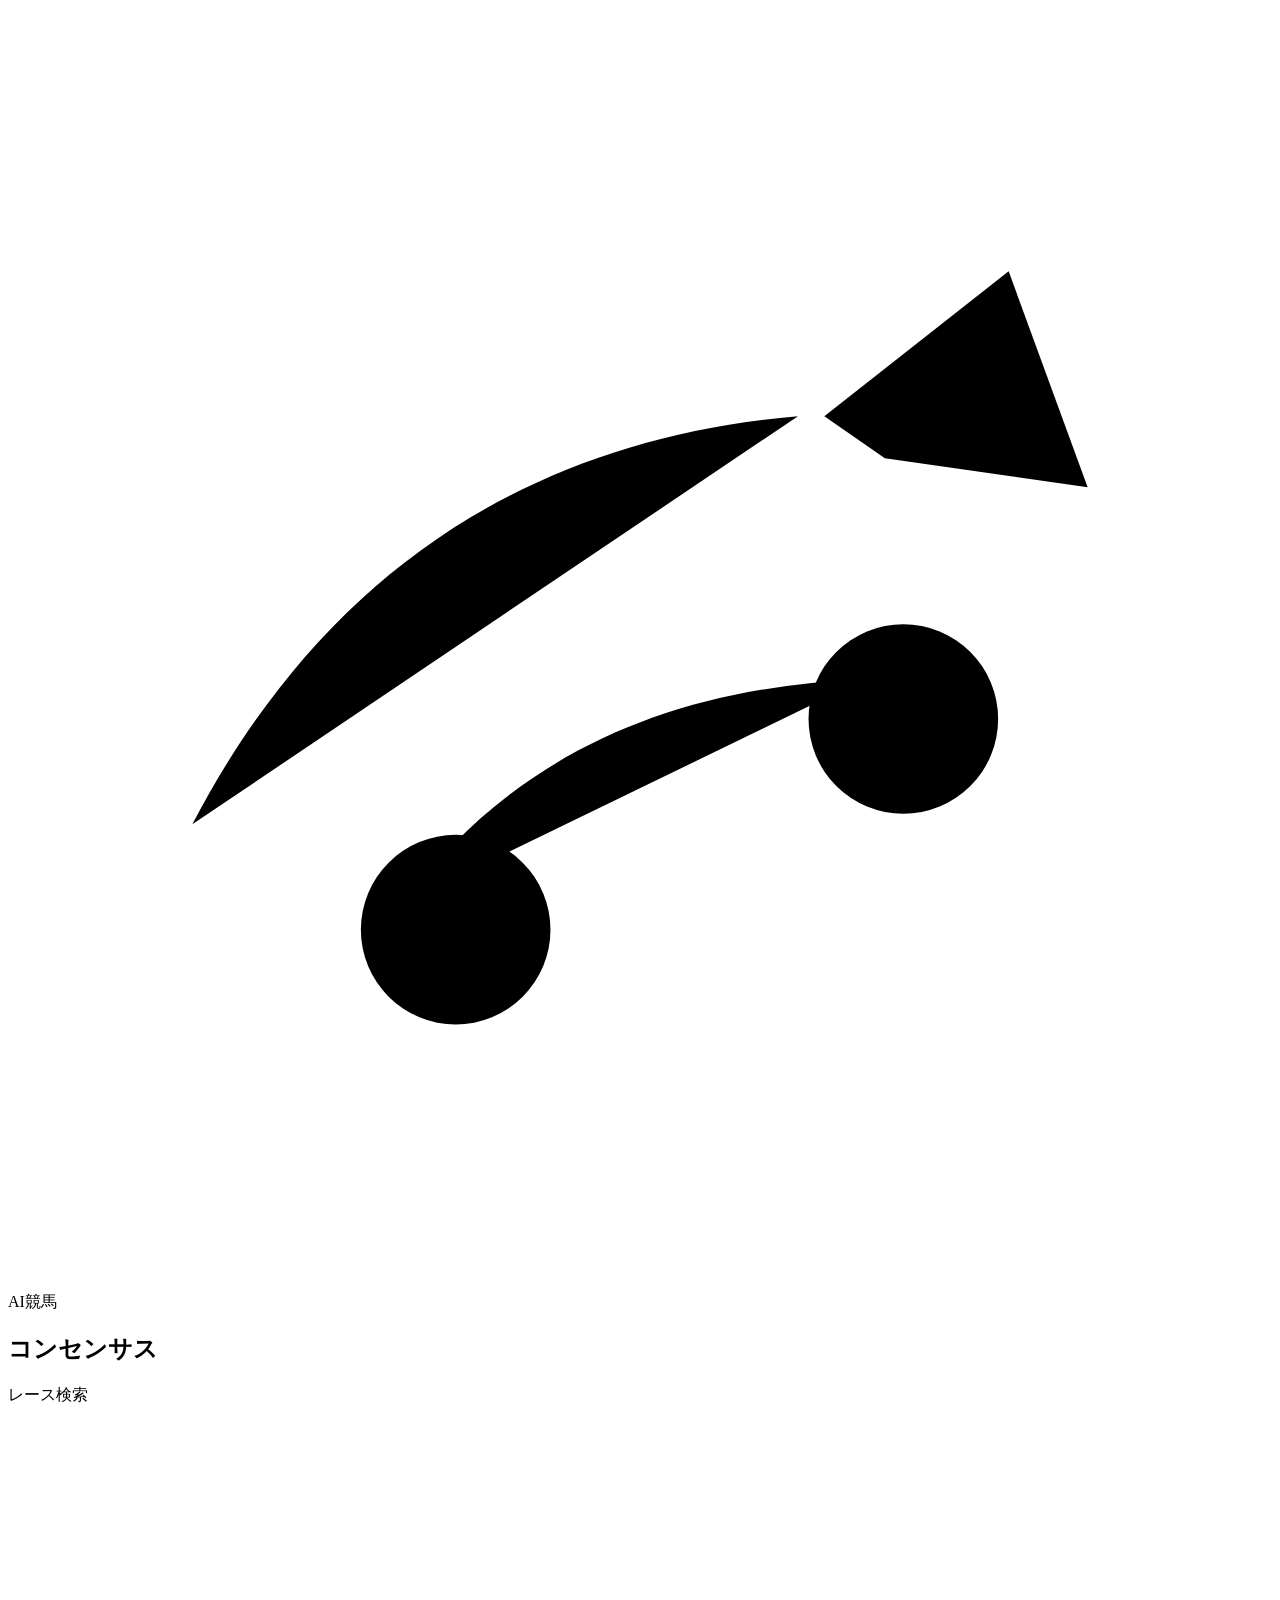
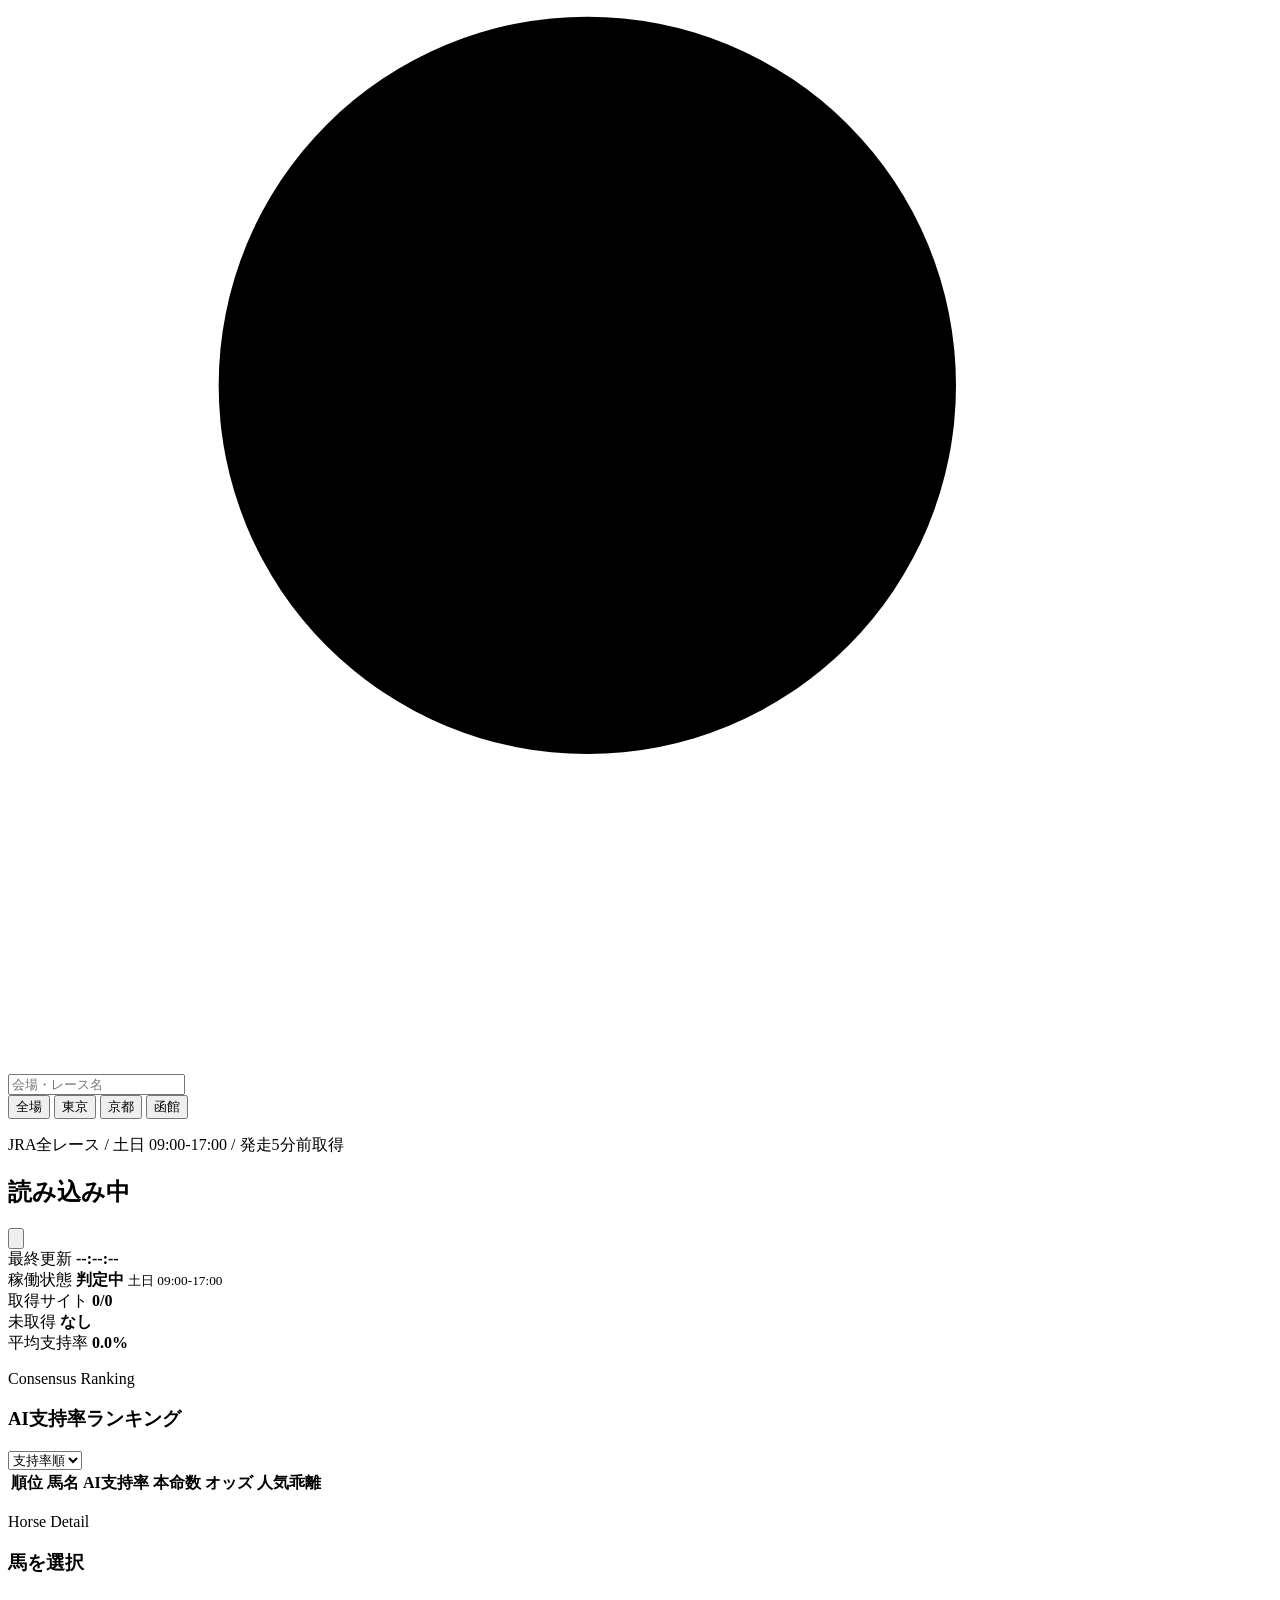
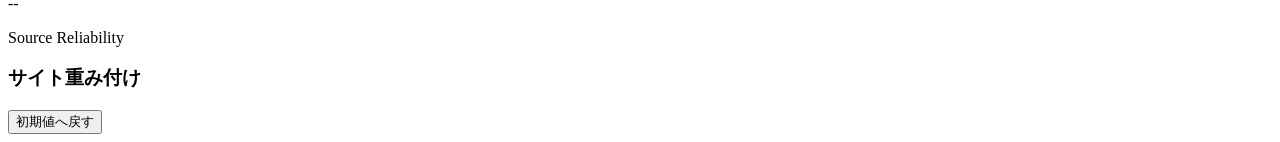
==== index.html @ 55c5dcaf "Create index.html" ====
<!doctype html>
<html lang="ja">
  <head>
    <meta charset="utf-8" />
    <meta name="viewport" content="width=device-width, initial-scale=1" />
    <title>AI競馬コンセンサス</title>
    <link rel="stylesheet" href="./styles.css" />
  </head>
  <body>
    <div class="app-shell">
      <aside class="sidebar" aria-label="レース一覧">
        <div class="brand">
          <div class="brand-mark" aria-hidden="true">
            <svg viewBox="0 0 48 48" role="img">
              <path d="M7 31c4.9-9.4 12.6-14.6 23-15.5" />
              <path d="M15 34c4-5.4 9.8-8.2 17.5-8.5" />
              <path d="M31 15.5l7-5.5 3 8.2-7.7-1.1z" />
              <circle cx="17" cy="35" r="3.6" />
              <circle cx="34" cy="27" r="3.6" />
            </svg>
          </div>
          <div>
            <p>AI競馬</p>
            <h1>コンセンサス</h1>
          </div>
        </div>

        <div class="field">
          <label for="raceSearch">レース検索</label>
          <div class="input-wrap">
            <svg aria-hidden="true" viewBox="0 0 24 24">
              <path d="m21 21-4.35-4.35" />
              <circle cx="11" cy="11" r="7" />
            </svg>
            <input id="raceSearch" type="search" placeholder="会場・レース名" />
          </div>
        </div>

        <div class="venue-tabs" role="tablist" aria-label="会場フィルター">
          <button class="active" data-venue="all" type="button">全場</button>
          <button data-venue="tokyo" type="button">東京</button>
          <button data-venue="kyoto" type="button">京都</button>
          <button data-venue="hakodate" type="button">函館</button>
        </div>

        <div id="raceList" class="race-list"></div>
      </aside>

      <main class="workspace">
        <header class="topbar">
          <div>
            <p class="eyebrow">JRA全レース / 土日 09:00-17:00 / 発走5分前取得</p>
            <h2 id="raceTitle">読み込み中</h2>
          </div>
          <div class="topbar-actions">
            <button id="refreshButton" class="icon-button" type="button" aria-label="取得を更新">
              <svg aria-hidden="true" viewBox="0 0 24 24">
                <path d="M21 12a9 9 0 0 1-15.1 6.62" />
                <path d="M3 12A9 9 0 0 1 18.1 5.38" />
                <path d="M18 2v4h-4" />
                <path d="M6 22v-4h4" />
              </svg>
            </button>
          </div>
        </header>

        <section class="status-grid" aria-label="取得状況">
          <div class="metric">
            <span>最終更新</span>
            <strong id="updatedAt">--:--:--</strong>
          </div>
          <div class="metric">
            <span>稼働状態</span>
            <strong id="operationStatus">判定中</strong>
            <small id="operationWindow">土日 09:00-17:00</small>
          </div>
          <div class="metric">
            <span>取得サイト</span>
            <strong id="siteCount">0/0</strong>
          </div>
          <div class="metric">
            <span>未取得</span>
            <strong id="missingSites">なし</strong>
          </div>
          <div class="metric">
            <span>平均支持率</span>
            <strong id="averageSupport">0.0%</strong>
          </div>
        </section>

        <section class="content-grid">
          <div class="ranking-panel">
            <div class="panel-heading">
              <div>
                <p class="eyebrow">Consensus Ranking</p>
                <h3>AI支持率ランキング</h3>
              </div>
              <select id="sortSelect" aria-label="並び替え">
                <option value="support">支持率順</option>
                <option value="odds">オッズ順</option>
                <option value="gap">乖離順</option>
              </select>
            </div>
            <div class="table-wrap">
              <table>
                <thead>
                  <tr>
                    <th>順位</th>
                    <th>馬名</th>
                    <th>AI支持率</th>
                    <th>本命数</th>
                    <th>オッズ</th>
                    <th>人気乖離</th>
                  </tr>
                </thead>
                <tbody id="rankingRows"></tbody>
              </table>
            </div>
          </div>

          <aside class="detail-panel" aria-label="馬詳細">
            <div class="panel-heading">
              <div>
                <p class="eyebrow">Horse Detail</p>
                <h3 id="horseName">馬を選択</h3>
              </div>
              <span id="horseNumber" class="number-badge">--</span>
            </div>
            <div id="horseSummary" class="horse-summary"></div>
            <div class="site-votes" id="siteVotes"></div>
          </aside>
        </section>

        <section class="weights-panel">
          <div class="panel-heading">
            <div>
              <p class="eyebrow">Source Reliability</p>
              <h3>サイト重み付け</h3>
            </div>
            <button id="resetWeights" class="text-button" type="button">初期値へ戻す</button>
          </div>
          <div id="weightControls" class="weight-grid"></div>
        </section>
      </main>
    </div>

    <script src="./app.js"></script>
  </body>
</html>
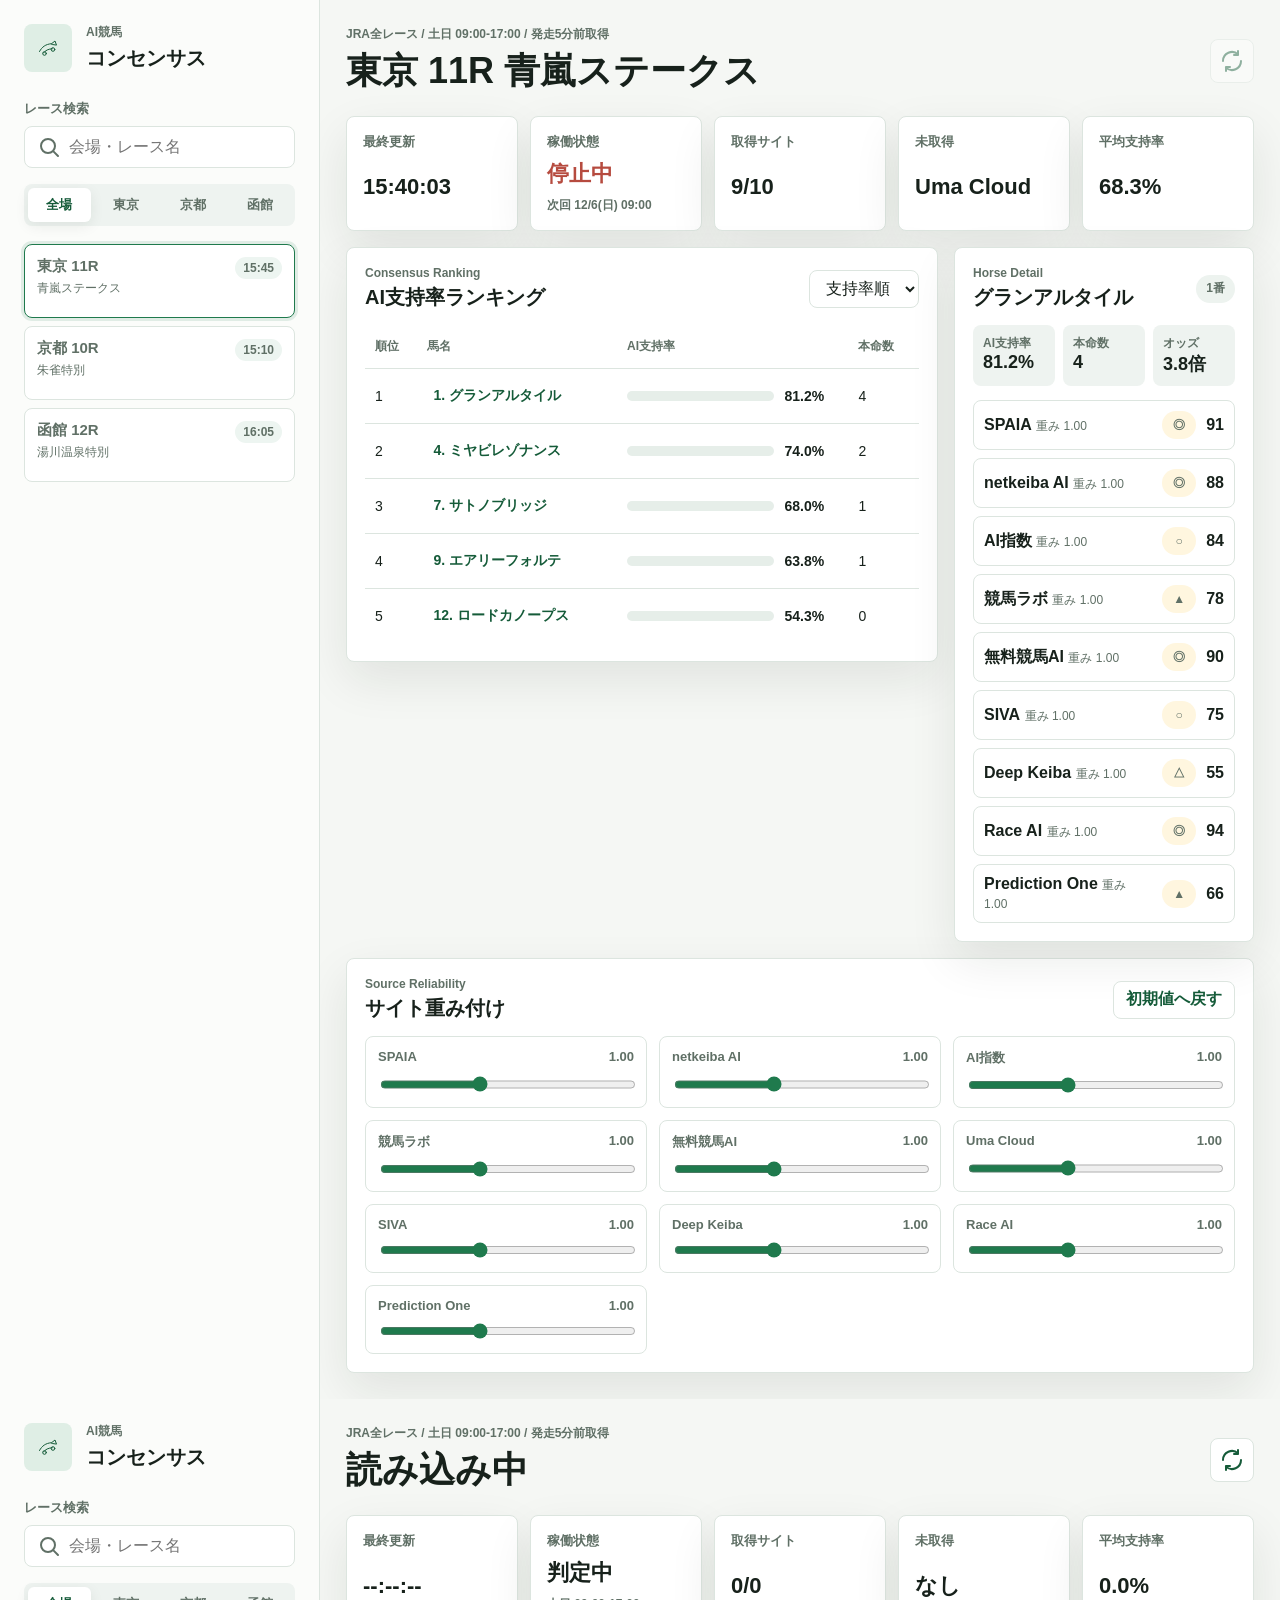
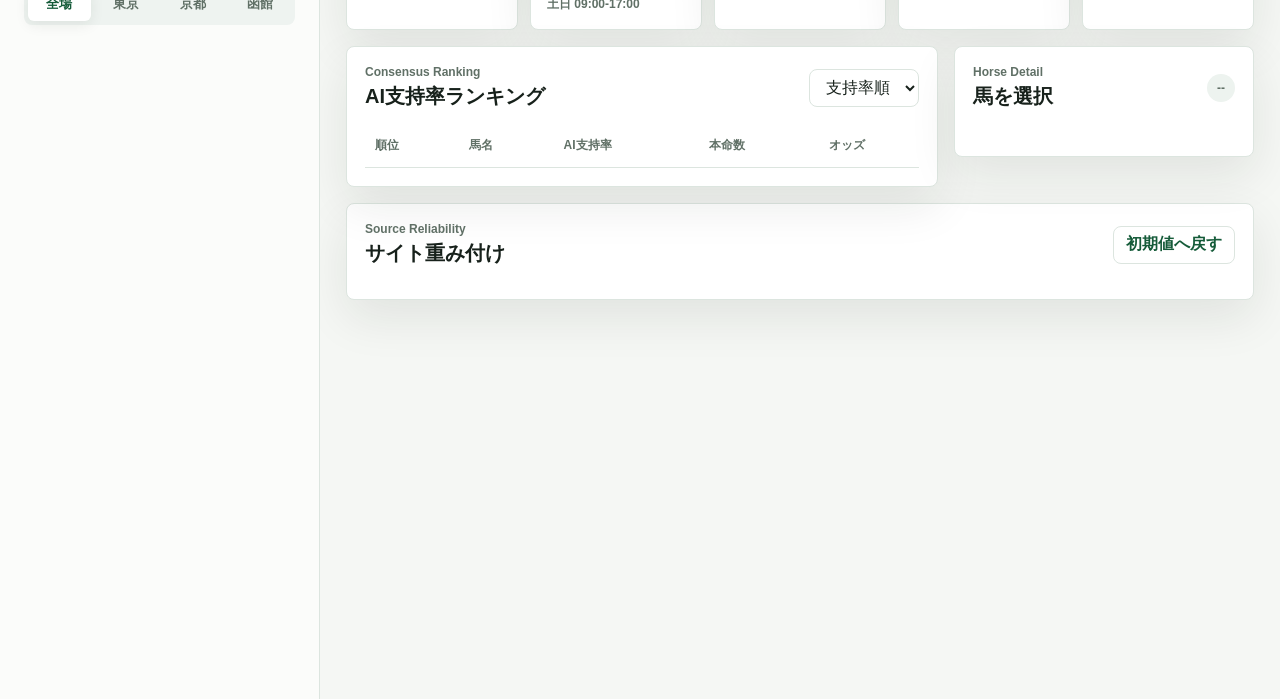
==== commit 1d11b710: "Bust mobile CSS cache" ====
--- a/index.html
+++ b/index.html
@@ -1,3 +1,152 @@
+<!doctype html>
+<html lang="ja">
+  <head>
+    <meta charset="utf-8" />
+    <meta name="viewport" content="width=device-width, initial-scale=1" />
+    <title>AI競馬コンセンサス</title>
+    <link rel="stylesheet" href="./styles.css?v=mobile-ranking-1" />
+  </head>
+  <body>
+    <div class="app-shell">
+      <aside class="sidebar" aria-label="レース一覧">
+        <div class="brand">
+          <div class="brand-mark" aria-hidden="true">
+            <svg viewBox="0 0 48 48" role="img">
+              <path d="M7 31c4.9-9.4 12.6-14.6 23-15.5" />
+              <path d="M15 34c4-5.4 9.8-8.2 17.5-8.5" />
+              <path d="M31 15.5l7-5.5 3 8.2-7.7-1.1z" />
+              <circle cx="17" cy="35" r="3.6" />
+              <circle cx="34" cy="27" r="3.6" />
+            </svg>
+          </div>
+          <div>
+            <p>AI競馬</p>
+            <h1>コンセンサス</h1>
+          </div>
+        </div>
+
+        <div class="field">
+          <label for="raceSearch">レース検索</label>
+          <div class="input-wrap">
+            <svg aria-hidden="true" viewBox="0 0 24 24">
+              <path d="m21 21-4.35-4.35" />
+              <circle cx="11" cy="11" r="7" />
+            </svg>
+            <input id="raceSearch" type="search" placeholder="会場・レース名" />
+          </div>
+        </div>
+
+        <div class="venue-tabs" role="tablist" aria-label="会場フィルター">
+          <button class="active" data-venue="all" type="button">全場</button>
+          <button data-venue="tokyo" type="button">東京</button>
+          <button data-venue="kyoto" type="button">京都</button>
+          <button data-venue="hakodate" type="button">函館</button>
+        </div>
+
+        <div id="raceList" class="race-list"></div>
+      </aside>
+
+      <main class="workspace">
+        <header class="topbar">
+          <div>
+            <p class="eyebrow">JRA全レース / 土日 09:00-17:00 / 発走5分前取得</p>
+            <h2 id="raceTitle">読み込み中</h2>
+          </div>
+          <div class="topbar-actions">
+            <button id="refreshButton" class="icon-button" type="button" aria-label="取得を更新">
+              <svg aria-hidden="true" viewBox="0 0 24 24">
+                <path d="M21 12a9 9 0 0 1-15.1 6.62" />
+                <path d="M3 12A9 9 0 0 1 18.1 5.38" />
+                <path d="M18 2v4h-4" />
+                <path d="M6 22v-4h4" />
+              </svg>
+            </button>
+          </div>
+        </header>
+
+        <section class="status-grid" aria-label="取得状況">
+          <div class="metric">
+            <span>最終更新</span>
+            <strong id="updatedAt">--:--:--</strong>
+          </div>
+          <div class="metric">
+            <span>稼働状態</span>
+            <strong id="operationStatus">判定中</strong>
+            <small id="operationWindow">土日 09:00-17:00</small>
+          </div>
+          <div class="metric">
+            <span>取得サイト</span>
+            <strong id="siteCount">0/0</strong>
+          </div>
+          <div class="metric">
+            <span>未取得</span>
+            <strong id="missingSites">なし</strong>
+          </div>
+          <div class="metric">
+            <span>平均支持率</span>
+            <strong id="averageSupport">0.0%</strong>
+          </div>
+        </section>
+
+        <section class="content-grid">
+          <div class="ranking-panel">
+            <div class="panel-heading">
+              <div>
+                <p class="eyebrow">Consensus Ranking</p>
+                <h3>AI支持率ランキング</h3>
+              </div>
+              <select id="sortSelect" aria-label="並び替え">
+                <option value="support">支持率順</option>
+                <option value="odds">オッズ順</option>
+                <option value="gap">乖離順</option>
+              </select>
+            </div>
+            <div class="table-wrap">
+              <table>
+                <thead>
+                  <tr>
+                    <th>順位</th>
+                    <th>馬名</th>
+                    <th>AI支持率</th>
+                    <th>本命数</th>
+                    <th>オッズ</th>
+                    <th>人気乖離</th>
+                  </tr>
+                </thead>
+                <tbody id="rankingRows"></tbody>
+              </table>
+            </div>
+          </div>
+
+          <aside class="detail-panel" aria-label="馬詳細">
+            <div class="panel-heading">
+              <div>
+                <p class="eyebrow">Horse Detail</p>
+                <h3 id="horseName">馬を選択</h3>
+              </div>
+              <span id="horseNumber" class="number-badge">--</span>
+            </div>
+            <div id="horseSummary" class="horse-summary"></div>
+            <div class="site-votes" id="siteVotes"></div>
+          </aside>
+        </section>
+
+        <section class="weights-panel">
+          <div class="panel-heading">
+            <div>
+              <p class="eyebrow">Source Reliability</p>
+              <h3>サイト重み付け</h3>
+            </div>
+            <button id="resetWeights" class="text-button" type="button">初期値へ戻す</button>
+          </div>
+          <div id="weightControls" class="weight-grid"></div>
+        </section>
+      </main>
+    </div>
+
+    <script src="./app.js"></script>
+  </body>
+</html>
 <!doctype html>
 <html lang="ja">
   <head>
--- a/styles.css
+++ b/styles.css
@@ -0,0 +1,1271 @@
+:root {
+  color-scheme: light;
+  --bg: #f5f7f4;
+  --surface: #ffffff;
+  --surface-soft: #eef3f0;
+  --ink: #17211b;
+  --muted: #607066;
+  --line: #dce5df;
+  --green: #1f7a4d;
+  --green-dark: #155b39;
+  --red: #b64b3f;
+  --gold: #b8892f;
+  --blue: #286e9c;
+  --shadow: 0 18px 48px rgba(23, 33, 27, 0.09);
+  font-family: -apple-system, BlinkMacSystemFont, "Hiragino Sans", "Yu Gothic", "YuGothic", "Segoe UI", sans-serif;
+}
+
+* {
+  box-sizing: border-box;
+}
+
+body {
+  margin: 0;
+  min-height: 100vh;
+  background: var(--bg);
+  color: var(--ink);
+}
+
+button,
+input,
+select {
+  font: inherit;
+}
+
+button {
+  cursor: pointer;
+}
+
+.app-shell {
+  display: grid;
+  grid-template-columns: 320px minmax(0, 1fr);
+  min-height: 100vh;
+}
+
+.sidebar {
+  border-right: 1px solid var(--line);
+  background: #fbfcfa;
+  padding: 24px;
+  overflow-y: auto;
+}
+
+.brand {
+  display: flex;
+  gap: 14px;
+  align-items: center;
+  margin-bottom: 28px;
+}
+
+.brand-mark {
+  display: grid;
+  place-items: center;
+  width: 48px;
+  height: 48px;
+  border-radius: 8px;
+  background: #dfeee5;
+  color: var(--green-dark);
+}
+
+.brand-mark svg,
+.icon-button svg,
+.input-wrap svg {
+  width: 24px;
+  height: 24px;
+  fill: none;
+  stroke: currentColor;
+  stroke-width: 2;
+  stroke-linecap: round;
+  stroke-linejoin: round;
+}
+
+.brand p,
+.eyebrow {
+  margin: 0 0 4px;
+  color: var(--muted);
+  font-size: 12px;
+  font-weight: 700;
+}
+
+.brand h1,
+.topbar h2,
+.panel-heading h3 {
+  margin: 0;
+  letter-spacing: 0;
+}
+
+.brand h1 {
+  font-size: 20px;
+}
+
+.field {
+  display: grid;
+  gap: 8px;
+  margin-bottom: 16px;
+}
+
+.field label {
+  color: var(--muted);
+  font-size: 13px;
+  font-weight: 700;
+}
+
+.input-wrap {
+  display: grid;
+  grid-template-columns: 22px 1fr;
+  gap: 8px;
+  align-items: center;
+  min-height: 42px;
+  border: 1px solid var(--line);
+  border-radius: 8px;
+  padding: 0 12px;
+  background: var(--surface);
+  color: var(--muted);
+}
+
+.input-wrap input {
+  width: 100%;
+  border: 0;
+  outline: 0;
+  background: transparent;
+  color: var(--ink);
+}
+
+.venue-tabs {
+  display: grid;
+  grid-template-columns: repeat(4, 1fr);
+  gap: 4px;
+  padding: 4px;
+  border-radius: 8px;
+  background: var(--surface-soft);
+  margin-bottom: 18px;
+}
+
+.venue-tabs button {
+  min-height: 34px;
+  border: 0;
+  border-radius: 6px;
+  background: transparent;
+  color: var(--muted);
+  font-size: 13px;
+  font-weight: 700;
+}
+
+.venue-tabs button.active {
+  background: var(--surface);
+  color: var(--green-dark);
+  box-shadow: 0 4px 14px rgba(23, 33, 27, 0.08);
+}
+
+.race-list {
+  display: grid;
+  gap: 8px;
+}
+
+.race-card {
+  display: grid;
+  grid-template-columns: 1fr auto;
+  gap: 8px;
+  width: 100%;
+  min-height: 74px;
+  border: 1px solid var(--line);
+  border-radius: 8px;
+  background: var(--surface);
+  padding: 12px;
+  text-align: left;
+}
+
+.race-card.active {
+  border-color: var(--green);
+  box-shadow: 0 0 0 3px rgba(31, 122, 77, 0.12);
+}
+
+.race-card strong {
+  display: block;
+  margin-bottom: 4px;
+  font-size: 15px;
+}
+
+.race-card span {
+  color: var(--muted);
+  font-size: 12px;
+}
+
+.countdown {
+  align-self: start;
+  border-radius: 999px;
+  background: #edf5f1;
+  color: var(--green-dark);
+  padding: 4px 8px;
+  font-size: 12px;
+  font-weight: 800;
+}
+
+.workspace {
+  padding: 26px;
+  overflow: hidden;
+}
+
+.topbar,
+.panel-heading {
+  display: flex;
+  justify-content: space-between;
+  gap: 16px;
+  align-items: center;
+}
+
+.topbar {
+  margin-bottom: 20px;
+}
+
+.topbar h2 {
+  font-size: clamp(24px, 3vw, 36px);
+}
+
+.icon-button {
+  display: grid;
+  place-items: center;
+  width: 44px;
+  height: 44px;
+  border: 1px solid var(--line);
+  border-radius: 8px;
+  background: var(--surface);
+  color: var(--green-dark);
+}
+
+.icon-button:disabled {
+  cursor: not-allowed;
+  opacity: 0.45;
+}
+
+.status-grid {
+  display: grid;
+  grid-template-columns: repeat(5, minmax(0, 1fr));
+  gap: 12px;
+  margin-bottom: 16px;
+}
+
+.metric,
+.ranking-panel,
+.detail-panel,
+.weights-panel {
+  border: 1px solid var(--line);
+  border-radius: 8px;
+  background: var(--surface);
+  box-shadow: var(--shadow);
+}
+
+.metric {
+  display: grid;
+  gap: 8px;
+  min-height: 88px;
+  padding: 16px;
+}
+
+.metric span {
+  color: var(--muted);
+  font-size: 13px;
+  font-weight: 700;
+}
+
+.metric strong {
+  overflow-wrap: anywhere;
+  font-size: 22px;
+}
+
+.metric small {
+  color: var(--muted);
+  font-size: 12px;
+  font-weight: 700;
+}
+
+.metric.is-active strong {
+  color: var(--green-dark);
+}
+
+.metric.is-paused strong {
+  color: var(--red);
+}
+
+.content-grid {
+  display: grid;
+  grid-template-columns: minmax(0, 1.6fr) minmax(300px, 0.8fr);
+  gap: 16px;
+  align-items: start;
+}
+
+.ranking-panel,
+.detail-panel,
+.weights-panel {
+  padding: 18px;
+}
+
+.ranking-panel {
+  min-width: 0;
+}
+
+.panel-heading {
+  margin-bottom: 14px;
+}
+
+.panel-heading h3 {
+  font-size: 20px;
+}
+
+select {
+  min-height: 38px;
+  border: 1px solid var(--line);
+  border-radius: 8px;
+  background: var(--surface);
+  color: var(--ink);
+  padding: 0 12px;
+}
+
+.table-wrap {
+  overflow-x: auto;
+}
+
+table {
+  width: 100%;
+  border-collapse: collapse;
+  min-width: 720px;
+}
+
+th,
+td {
+  border-bottom: 1px solid var(--line);
+  padding: 13px 10px;
+  text-align: left;
+  white-space: nowrap;
+}
+
+th {
+  color: var(--muted);
+  font-size: 12px;
+}
+
+td {
+  font-size: 14px;
+}
+
+tr:last-child td {
+  border-bottom: 0;
+}
+
+.horse-cell {
+  border: 0;
+  background: transparent;
+  color: var(--green-dark);
+  font-weight: 800;
+  text-align: left;
+}
+
+.support-bar {
+  display: grid;
+  grid-template-columns: minmax(110px, 1fr) 54px;
+  gap: 10px;
+  align-items: center;
+}
+
+.bar-track {
+  height: 10px;
+  border-radius: 999px;
+  background: #e6eee9;
+  overflow: hidden;
+}
+
+.bar-fill {
+  height: 100%;
+  border-radius: inherit;
+  background: linear-gradient(90deg, var(--green), var(--gold));
+}
+
+.gap-pill,
+.number-badge,
+.mark-badge {
+  display: inline-grid;
+  place-items: center;
+  min-height: 28px;
+  border-radius: 999px;
+  padding: 0 10px;
+  font-size: 12px;
+  font-weight: 800;
+}
+
+.gap-pill.positive {
+  background: #f8e9e6;
+  color: var(--red);
+}
+
+.gap-pill.negative {
+  background: #e6f0f7;
+  color: var(--blue);
+}
+
+.gap-pill.neutral,
+.number-badge {
+  background: #edf3ef;
+  color: var(--muted);
+}
+
+.horse-summary {
+  display: grid;
+  grid-template-columns: repeat(3, 1fr);
+  gap: 8px;
+  margin-bottom: 14px;
+}
+
+.horse-summary div {
+  border-radius: 8px;
+  background: var(--surface-soft);
+  padding: 10px;
+}
+
+.horse-summary span {
+  display: block;
+  color: var(--muted);
+  font-size: 12px;
+  font-weight: 700;
+}
+
+.horse-summary strong {
+  font-size: 18px;
+}
+
+.site-votes {
+  display: grid;
+  gap: 8px;
+}
+
+.vote-row {
+  display: grid;
+  grid-template-columns: 1fr auto auto;
+  gap: 10px;
+  align-items: center;
+  border: 1px solid var(--line);
+  border-radius: 8px;
+  padding: 10px;
+}
+
+.vote-row span {
+  color: var(--muted);
+  font-size: 12px;
+}
+
+.mark-badge {
+  min-width: 34px;
+  background: #fff6df;
+  color: #8c641e;
+}
+
+.weights-panel {
+  margin-top: 16px;
+}
+
+.text-button {
+  min-height: 38px;
+  border: 1px solid var(--line);
+  border-radius: 8px;
+  background: var(--surface);
+  color: var(--green-dark);
+  padding: 0 12px;
+  font-weight: 800;
+}
+
+.weight-grid {
+  display: grid;
+  grid-template-columns: repeat(3, minmax(0, 1fr));
+  gap: 12px;
+}
+
+.weight-control {
+  display: grid;
+  gap: 8px;
+  border: 1px solid var(--line);
+  border-radius: 8px;
+  padding: 12px;
+}
+
+.weight-control label {
+  display: flex;
+  justify-content: space-between;
+  gap: 10px;
+  color: var(--muted);
+  font-size: 13px;
+  font-weight: 800;
+}
+
+.weight-control input {
+  width: 100%;
+  accent-color: var(--green);
+}
+
+@media (max-width: 1080px) {
+  .app-shell {
+    grid-template-columns: 1fr;
+  }
+
+  .sidebar {
+    border-right: 0;
+    border-bottom: 1px solid var(--line);
+  }
+
+  .race-list {
+    grid-template-columns: repeat(2, minmax(0, 1fr));
+  }
+
+  .content-grid {
+    grid-template-columns: 1fr;
+  }
+
+  .weight-grid,
+  .status-grid {
+    grid-template-columns: repeat(2, minmax(0, 1fr));
+  }
+}
+
+@media (max-width: 640px) {
+  .app-shell {
+    display: flex;
+    flex-direction: column;
+  }
+
+  .workspace {
+    order: -1;
+  }
+
+  .sidebar,
+  .workspace {
+    padding: 10px;
+  }
+
+  .race-list,
+  .weight-grid,
+  .horse-summary {
+    grid-template-columns: 1fr;
+  }
+
+  .brand {
+    margin-bottom: 14px;
+  }
+
+  .brand-mark {
+    width: 40px;
+    height: 40px;
+  }
+
+  .field,
+  .venue-tabs {
+    margin-bottom: 10px;
+  }
+
+  .topbar,
+  .panel-heading {
+    align-items: center;
+    gap: 10px;
+  }
+
+  .topbar {
+    margin-bottom: 10px;
+  }
+
+  .topbar .eyebrow {
+    display: none;
+  }
+
+  .topbar h2 {
+    font-size: 18px;
+    line-height: 1.25;
+  }
+
+  .icon-button {
+    width: 38px;
+    height: 38px;
+  }
+
+  .status-grid {
+    grid-template-columns: repeat(3, minmax(0, 1fr));
+    gap: 6px;
+    margin-bottom: 10px;
+  }
+
+  .metric {
+    min-height: 54px;
+    gap: 3px;
+    padding: 8px;
+  }
+
+  .metric:nth-child(4),
+  .metric:nth-child(5) {
+    display: none;
+  }
+
+  .metric span,
+  .metric small {
+    font-size: 10px;
+  }
+
+  .metric strong {
+    font-size: 14px;
+  }
+
+  .ranking-panel,
+  .detail-panel,
+  .weights-panel {
+    padding: 10px;
+    box-shadow: 0 10px 28px rgba(23, 33, 27, 0.07);
+  }
+
+  .panel-heading {
+    margin-bottom: 10px;
+  }
+
+  .panel-heading h3 {
+    font-size: 16px;
+  }
+
+  select {
+    min-height: 34px;
+    max-width: 116px;
+    padding: 0 8px;
+    font-size: 13px;
+  }
+
+  .table-wrap {
+    overflow: visible;
+  }
+
+  table,
+  tbody,
+  tr,
+  td {
+    display: block;
+  }
+
+  table {
+    min-width: 0;
+  }
+
+  thead {
+    display: none;
+  }
+
+  tbody {
+    display: grid;
+    gap: 7px;
+  }
+
+  tr {
+    display: grid;
+    grid-template-columns: 26px minmax(0, 1fr) 58px 54px;
+    gap: 7px;
+    align-items: center;
+    min-height: 52px;
+    border: 1px solid var(--line);
+    border-radius: 8px;
+    background: var(--surface);
+    padding: 8px;
+  }
+
+  td {
+    border-bottom: 0;
+    padding: 0;
+    white-space: normal;
+  }
+
+  td:nth-child(4),
+  td:nth-child(6) {
+    display: none;
+  }
+
+  td:nth-child(1) {
+    color: var(--muted);
+    font-size: 12px;
+    font-weight: 800;
+    text-align: center;
+  }
+
+  td:nth-child(3),
+  td:nth-child(5) {
+    text-align: right;
+  }
+
+  td:nth-child(5) {
+    font-size: 13px;
+    font-weight: 800;
+  }
+
+  .horse-cell {
+    display: block;
+    width: 100%;
+    overflow-wrap: anywhere;
+    font-size: 14px;
+    line-height: 1.25;
+  }
+
+  .support-bar {
+    display: block;
+  }
+
+  .bar-track {
+    display: none;
+  }
+
+  .support-bar strong {
+    font-size: 16px;
+  }
+
+  .horse-summary {
+    gap: 6px;
+  }
+
+  .vote-row {
+    grid-template-columns: minmax(0, 1fr) auto auto;
+  }
+}
+:root {
+  color-scheme: light;
+  --bg: #f5f7f4;
+  --surface: #ffffff;
+  --surface-soft: #eef3f0;
+  --ink: #17211b;
+  --muted: #607066;
+  --line: #dce5df;
+  --green: #1f7a4d;
+  --green-dark: #155b39;
+  --red: #b64b3f;
+  --gold: #b8892f;
+  --blue: #286e9c;
+  --shadow: 0 18px 48px rgba(23, 33, 27, 0.09);
+  font-family: -apple-system, BlinkMacSystemFont, "Hiragino Sans", "Yu Gothic", "YuGothic", "Segoe UI", sans-serif;
+}
+
+* {
+  box-sizing: border-box;
+}
+
+body {
+  margin: 0;
+  min-height: 100vh;
+  background: var(--bg);
+  color: var(--ink);
+}
+
+button,
+input,
+select {
+  font: inherit;
+}
+
+button {
+  cursor: pointer;
+}
+
+.app-shell {
+  display: grid;
+  grid-template-columns: 320px minmax(0, 1fr);
+  min-height: 100vh;
+}
+
+.sidebar {
+  border-right: 1px solid var(--line);
+  background: #fbfcfa;
+  padding: 24px;
+  overflow-y: auto;
+}
+
+.brand {
+  display: flex;
+  gap: 14px;
+  align-items: center;
+  margin-bottom: 28px;
+}
+
+.brand-mark {
+  display: grid;
+  place-items: center;
+  width: 48px;
+  height: 48px;
+  border-radius: 8px;
+  background: #dfeee5;
+  color: var(--green-dark);
+}
+
+.brand-mark svg,
+.icon-button svg,
+.input-wrap svg {
+  width: 24px;
+  height: 24px;
+  fill: none;
+  stroke: currentColor;
+  stroke-width: 2;
+  stroke-linecap: round;
+  stroke-linejoin: round;
+}
+
+.brand p,
+.eyebrow {
+  margin: 0 0 4px;
+  color: var(--muted);
+  font-size: 12px;
+  font-weight: 700;
+}
+
+.brand h1,
+.topbar h2,
+.panel-heading h3 {
+  margin: 0;
+  letter-spacing: 0;
+}
+
+.brand h1 {
+  font-size: 20px;
+}
+
+.field {
+  display: grid;
+  gap: 8px;
+  margin-bottom: 16px;
+}
+
+.field label {
+  color: var(--muted);
+  font-size: 13px;
+  font-weight: 700;
+}
+
+.input-wrap {
+  display: grid;
+  grid-template-columns: 22px 1fr;
+  gap: 8px;
+  align-items: center;
+  min-height: 42px;
+  border: 1px solid var(--line);
+  border-radius: 8px;
+  padding: 0 12px;
+  background: var(--surface);
+  color: var(--muted);
+}
+
+.input-wrap input {
+  width: 100%;
+  border: 0;
+  outline: 0;
+  background: transparent;
+  color: var(--ink);
+}
+
+.venue-tabs {
+  display: grid;
+  grid-template-columns: repeat(4, 1fr);
+  gap: 4px;
+  padding: 4px;
+  border-radius: 8px;
+  background: var(--surface-soft);
+  margin-bottom: 18px;
+}
+
+.venue-tabs button {
+  min-height: 34px;
+  border: 0;
+  border-radius: 6px;
+  background: transparent;
+  color: var(--muted);
+  font-size: 13px;
+  font-weight: 700;
+}
+
+.venue-tabs button.active {
+  background: var(--surface);
+  color: var(--green-dark);
+  box-shadow: 0 4px 14px rgba(23, 33, 27, 0.08);
+}
+
+.race-list {
+  display: grid;
+  gap: 8px;
+}
+
+.race-card {
+  display: grid;
+  grid-template-columns: 1fr auto;
+  gap: 8px;
+  width: 100%;
+  min-height: 74px;
+  border: 1px solid var(--line);
+  border-radius: 8px;
+  background: var(--surface);
+  padding: 12px;
+  text-align: left;
+}
+
+.race-card.active {
+  border-color: var(--green);
+  box-shadow: 0 0 0 3px rgba(31, 122, 77, 0.12);
+}
+
+.race-card strong {
+  display: block;
+  margin-bottom: 4px;
+  font-size: 15px;
+}
+
+.race-card span {
+  color: var(--muted);
+  font-size: 12px;
+}
+
+.countdown {
+  align-self: start;
+  border-radius: 999px;
+  background: #edf5f1;
+  color: var(--green-dark);
+  padding: 4px 8px;
+  font-size: 12px;
+  font-weight: 800;
+}
+
+.workspace {
+  padding: 26px;
+  overflow: hidden;
+}
+
+.topbar,
+.panel-heading {
+  display: flex;
+  justify-content: space-between;
+  gap: 16px;
+  align-items: center;
+}
+
+.topbar {
+  margin-bottom: 20px;
+}
+
+.topbar h2 {
+  font-size: clamp(24px, 3vw, 36px);
+}
+
+.icon-button {
+  display: grid;
+  place-items: center;
+  width: 44px;
+  height: 44px;
+  border: 1px solid var(--line);
+  border-radius: 8px;
+  background: var(--surface);
+  color: var(--green-dark);
+}
+
+.icon-button:disabled {
+  cursor: not-allowed;
+  opacity: 0.45;
+}
+
+.status-grid {
+  display: grid;
+  grid-template-columns: repeat(5, minmax(0, 1fr));
+  gap: 12px;
+  margin-bottom: 16px;
+}
+
+.metric,
+.ranking-panel,
+.detail-panel,
+.weights-panel {
+  border: 1px solid var(--line);
+  border-radius: 8px;
+  background: var(--surface);
+  box-shadow: var(--shadow);
+}
+
+.metric {
+  display: grid;
+  gap: 8px;
+  min-height: 88px;
+  padding: 16px;
+}
+
+.metric span {
+  color: var(--muted);
+  font-size: 13px;
+  font-weight: 700;
+}
+
+.metric strong {
+  overflow-wrap: anywhere;
+  font-size: 22px;
+}
+
+.metric small {
+  color: var(--muted);
+  font-size: 12px;
+  font-weight: 700;
+}
+
+.metric.is-active strong {
+  color: var(--green-dark);
+}
+
+.metric.is-paused strong {
+  color: var(--red);
+}
+
+.content-grid {
+  display: grid;
+  grid-template-columns: minmax(0, 1.6fr) minmax(300px, 0.8fr);
+  gap: 16px;
+  align-items: start;
+}
+
+.ranking-panel,
+.detail-panel,
+.weights-panel {
+  padding: 18px;
+}
+
+.ranking-panel {
+  min-width: 0;
+}
+
+.panel-heading {
+  margin-bottom: 14px;
+}
+
+.panel-heading h3 {
+  font-size: 20px;
+}
+
+select {
+  min-height: 38px;
+  border: 1px solid var(--line);
+  border-radius: 8px;
+  background: var(--surface);
+  color: var(--ink);
+  padding: 0 12px;
+}
+
+.table-wrap {
+  overflow-x: auto;
+}
+
+table {
+  width: 100%;
+  border-collapse: collapse;
+  min-width: 720px;
+}
+
+th,
+td {
+  border-bottom: 1px solid var(--line);
+  padding: 13px 10px;
+  text-align: left;
+  white-space: nowrap;
+}
+
+th {
+  color: var(--muted);
+  font-size: 12px;
+}
+
+td {
+  font-size: 14px;
+}
+
+tr:last-child td {
+  border-bottom: 0;
+}
+
+.horse-cell {
+  border: 0;
+  background: transparent;
+  color: var(--green-dark);
+  font-weight: 800;
+  text-align: left;
+}
+
+.support-bar {
+  display: grid;
+  grid-template-columns: minmax(110px, 1fr) 54px;
+  gap: 10px;
+  align-items: center;
+}
+
+.bar-track {
+  height: 10px;
+  border-radius: 999px;
+  background: #e6eee9;
+  overflow: hidden;
+}
+
+.bar-fill {
+  height: 100%;
+  border-radius: inherit;
+  background: linear-gradient(90deg, var(--green), var(--gold));
+}
+
+.gap-pill,
+.number-badge,
+.mark-badge {
+  display: inline-grid;
+  place-items: center;
+  min-height: 28px;
+  border-radius: 999px;
+  padding: 0 10px;
+  font-size: 12px;
+  font-weight: 800;
+}
+
+.gap-pill.positive {
+  background: #f8e9e6;
+  color: var(--red);
+}
+
+.gap-pill.negative {
+  background: #e6f0f7;
+  color: var(--blue);
+}
+
+.gap-pill.neutral,
+.number-badge {
+  background: #edf3ef;
+  color: var(--muted);
+}
+
+.horse-summary {
+  display: grid;
+  grid-template-columns: repeat(3, 1fr);
+  gap: 8px;
+  margin-bottom: 14px;
+}
+
+.horse-summary div {
+  border-radius: 8px;
+  background: var(--surface-soft);
+  padding: 10px;
+}
+
+.horse-summary span {
+  display: block;
+  color: var(--muted);
+  font-size: 12px;
+  font-weight: 700;
+}
+
+.horse-summary strong {
+  font-size: 18px;
+}
+
+.site-votes {
+  display: grid;
+  gap: 8px;
+}
+
+.vote-row {
+  display: grid;
+  grid-template-columns: 1fr auto auto;
+  gap: 10px;
+  align-items: center;
+  border: 1px solid var(--line);
+  border-radius: 8px;
+  padding: 10px;
+}
+
+.vote-row span {
+  color: var(--muted);
+  font-size: 12px;
+}
+
+.mark-badge {
+  min-width: 34px;
+  background: #fff6df;
+  color: #8c641e;
+}
+
+.weights-panel {
+  margin-top: 16px;
+}
+
+.text-button {
+  min-height: 38px;
+  border: 1px solid var(--line);
+  border-radius: 8px;
+  background: var(--surface);
+  color: var(--green-dark);
+  padding: 0 12px;
+  font-weight: 800;
+}
+
+.weight-grid {
+  display: grid;
+  grid-template-columns: repeat(3, minmax(0, 1fr));
+  gap: 12px;
+}
+
+.weight-control {
+  display: grid;
+  gap: 8px;
+  border: 1px solid var(--line);
+  border-radius: 8px;
+  padding: 12px;
+}
+
+.weight-control label {
+  display: flex;
+  justify-content: space-between;
+  gap: 10px;
+  color: var(--muted);
+  font-size: 13px;
+  font-weight: 800;
+}
+
+.weight-control input {
+  width: 100%;
+  accent-color: var(--green);
+}
+
+@media (max-width: 1080px) {
+  .app-shell {
+    grid-template-columns: 1fr;
+  }
+
+  .sidebar {
+    border-right: 0;
+    border-bottom: 1px solid var(--line);
+  }
+
+  .race-list {
+    grid-template-columns: repeat(2, minmax(0, 1fr));
+  }
+
+  .content-grid {
+    grid-template-columns: 1fr;
+  }
+
+  .weight-grid,
+  .status-grid {
+    grid-template-columns: repeat(2, minmax(0, 1fr));
+  }
+}
+
+@media (max-width: 640px) {
+  .sidebar,
+  .workspace {
+    padding: 16px;
+  }
+
+  .race-list,
+  .status-grid,
+  .weight-grid,
+  .horse-summary {
+    grid-template-columns: 1fr;
+  }
+
+  .topbar,
+  .panel-heading {
+    align-items: flex-start;
+  }
+
+  .topbar h2 {
+    font-size: 24px;
+  }
+}
--- a/styles.css
+++ b/styles.css
@@ -0,0 +1,1271 @@
+:root {
+  color-scheme: light;
+  --bg: #f5f7f4;
+  --surface: #ffffff;
+  --surface-soft: #eef3f0;
+  --ink: #17211b;
+  --muted: #607066;
+  --line: #dce5df;
+  --green: #1f7a4d;
+  --green-dark: #155b39;
+  --red: #b64b3f;
+  --gold: #b8892f;
+  --blue: #286e9c;
+  --shadow: 0 18px 48px rgba(23, 33, 27, 0.09);
+  font-family: -apple-system, BlinkMacSystemFont, "Hiragino Sans", "Yu Gothic", "YuGothic", "Segoe UI", sans-serif;
+}
+
+* {
+  box-sizing: border-box;
+}
+
+body {
+  margin: 0;
+  min-height: 100vh;
+  background: var(--bg);
+  color: var(--ink);
+}
+
+button,
+input,
+select {
+  font: inherit;
+}
+
+button {
+  cursor: pointer;
+}
+
+.app-shell {
+  display: grid;
+  grid-template-columns: 320px minmax(0, 1fr);
+  min-height: 100vh;
+}
+
+.sidebar {
+  border-right: 1px solid var(--line);
+  background: #fbfcfa;
+  padding: 24px;
+  overflow-y: auto;
+}
+
+.brand {
+  display: flex;
+  gap: 14px;
+  align-items: center;
+  margin-bottom: 28px;
+}
+
+.brand-mark {
+  display: grid;
+  place-items: center;
+  width: 48px;
+  height: 48px;
+  border-radius: 8px;
+  background: #dfeee5;
+  color: var(--green-dark);
+}
+
+.brand-mark svg,
+.icon-button svg,
+.input-wrap svg {
+  width: 24px;
+  height: 24px;
+  fill: none;
+  stroke: currentColor;
+  stroke-width: 2;
+  stroke-linecap: round;
+  stroke-linejoin: round;
+}
+
+.brand p,
+.eyebrow {
+  margin: 0 0 4px;
+  color: var(--muted);
+  font-size: 12px;
+  font-weight: 700;
+}
+
+.brand h1,
+.topbar h2,
+.panel-heading h3 {
+  margin: 0;
+  letter-spacing: 0;
+}
+
+.brand h1 {
+  font-size: 20px;
+}
+
+.field {
+  display: grid;
+  gap: 8px;
+  margin-bottom: 16px;
+}
+
+.field label {
+  color: var(--muted);
+  font-size: 13px;
+  font-weight: 700;
+}
+
+.input-wrap {
+  display: grid;
+  grid-template-columns: 22px 1fr;
+  gap: 8px;
+  align-items: center;
+  min-height: 42px;
+  border: 1px solid var(--line);
+  border-radius: 8px;
+  padding: 0 12px;
+  background: var(--surface);
+  color: var(--muted);
+}
+
+.input-wrap input {
+  width: 100%;
+  border: 0;
+  outline: 0;
+  background: transparent;
+  color: var(--ink);
+}
+
+.venue-tabs {
+  display: grid;
+  grid-template-columns: repeat(4, 1fr);
+  gap: 4px;
+  padding: 4px;
+  border-radius: 8px;
+  background: var(--surface-soft);
+  margin-bottom: 18px;
+}
+
+.venue-tabs button {
+  min-height: 34px;
+  border: 0;
+  border-radius: 6px;
+  background: transparent;
+  color: var(--muted);
+  font-size: 13px;
+  font-weight: 700;
+}
+
+.venue-tabs button.active {
+  background: var(--surface);
+  color: var(--green-dark);
+  box-shadow: 0 4px 14px rgba(23, 33, 27, 0.08);
+}
+
+.race-list {
+  display: grid;
+  gap: 8px;
+}
+
+.race-card {
+  display: grid;
+  grid-template-columns: 1fr auto;
+  gap: 8px;
+  width: 100%;
+  min-height: 74px;
+  border: 1px solid var(--line);
+  border-radius: 8px;
+  background: var(--surface);
+  padding: 12px;
+  text-align: left;
+}
+
+.race-card.active {
+  border-color: var(--green);
+  box-shadow: 0 0 0 3px rgba(31, 122, 77, 0.12);
+}
+
+.race-card strong {
+  display: block;
+  margin-bottom: 4px;
+  font-size: 15px;
+}
+
+.race-card span {
+  color: var(--muted);
+  font-size: 12px;
+}
+
+.countdown {
+  align-self: start;
+  border-radius: 999px;
+  background: #edf5f1;
+  color: var(--green-dark);
+  padding: 4px 8px;
+  font-size: 12px;
+  font-weight: 800;
+}
+
+.workspace {
+  padding: 26px;
+  overflow: hidden;
+}
+
+.topbar,
+.panel-heading {
+  display: flex;
+  justify-content: space-between;
+  gap: 16px;
+  align-items: center;
+}
+
+.topbar {
+  margin-bottom: 20px;
+}
+
+.topbar h2 {
+  font-size: clamp(24px, 3vw, 36px);
+}
+
+.icon-button {
+  display: grid;
+  place-items: center;
+  width: 44px;
+  height: 44px;
+  border: 1px solid var(--line);
+  border-radius: 8px;
+  background: var(--surface);
+  color: var(--green-dark);
+}
+
+.icon-button:disabled {
+  cursor: not-allowed;
+  opacity: 0.45;
+}
+
+.status-grid {
+  display: grid;
+  grid-template-columns: repeat(5, minmax(0, 1fr));
+  gap: 12px;
+  margin-bottom: 16px;
+}
+
+.metric,
+.ranking-panel,
+.detail-panel,
+.weights-panel {
+  border: 1px solid var(--line);
+  border-radius: 8px;
+  background: var(--surface);
+  box-shadow: var(--shadow);
+}
+
+.metric {
+  display: grid;
+  gap: 8px;
+  min-height: 88px;
+  padding: 16px;
+}
+
+.metric span {
+  color: var(--muted);
+  font-size: 13px;
+  font-weight: 700;
+}
+
+.metric strong {
+  overflow-wrap: anywhere;
+  font-size: 22px;
+}
+
+.metric small {
+  color: var(--muted);
+  font-size: 12px;
+  font-weight: 700;
+}
+
+.metric.is-active strong {
+  color: var(--green-dark);
+}
+
+.metric.is-paused strong {
+  color: var(--red);
+}
+
+.content-grid {
+  display: grid;
+  grid-template-columns: minmax(0, 1.6fr) minmax(300px, 0.8fr);
+  gap: 16px;
+  align-items: start;
+}
+
+.ranking-panel,
+.detail-panel,
+.weights-panel {
+  padding: 18px;
+}
+
+.ranking-panel {
+  min-width: 0;
+}
+
+.panel-heading {
+  margin-bottom: 14px;
+}
+
+.panel-heading h3 {
+  font-size: 20px;
+}
+
+select {
+  min-height: 38px;
+  border: 1px solid var(--line);
+  border-radius: 8px;
+  background: var(--surface);
+  color: var(--ink);
+  padding: 0 12px;
+}
+
+.table-wrap {
+  overflow-x: auto;
+}
+
+table {
+  width: 100%;
+  border-collapse: collapse;
+  min-width: 720px;
+}
+
+th,
+td {
+  border-bottom: 1px solid var(--line);
+  padding: 13px 10px;
+  text-align: left;
+  white-space: nowrap;
+}
+
+th {
+  color: var(--muted);
+  font-size: 12px;
+}
+
+td {
+  font-size: 14px;
+}
+
+tr:last-child td {
+  border-bottom: 0;
+}
+
+.horse-cell {
+  border: 0;
+  background: transparent;
+  color: var(--green-dark);
+  font-weight: 800;
+  text-align: left;
+}
+
+.support-bar {
+  display: grid;
+  grid-template-columns: minmax(110px, 1fr) 54px;
+  gap: 10px;
+  align-items: center;
+}
+
+.bar-track {
+  height: 10px;
+  border-radius: 999px;
+  background: #e6eee9;
+  overflow: hidden;
+}
+
+.bar-fill {
+  height: 100%;
+  border-radius: inherit;
+  background: linear-gradient(90deg, var(--green), var(--gold));
+}
+
+.gap-pill,
+.number-badge,
+.mark-badge {
+  display: inline-grid;
+  place-items: center;
+  min-height: 28px;
+  border-radius: 999px;
+  padding: 0 10px;
+  font-size: 12px;
+  font-weight: 800;
+}
+
+.gap-pill.positive {
+  background: #f8e9e6;
+  color: var(--red);
+}
+
+.gap-pill.negative {
+  background: #e6f0f7;
+  color: var(--blue);
+}
+
+.gap-pill.neutral,
+.number-badge {
+  background: #edf3ef;
+  color: var(--muted);
+}
+
+.horse-summary {
+  display: grid;
+  grid-template-columns: repeat(3, 1fr);
+  gap: 8px;
+  margin-bottom: 14px;
+}
+
+.horse-summary div {
+  border-radius: 8px;
+  background: var(--surface-soft);
+  padding: 10px;
+}
+
+.horse-summary span {
+  display: block;
+  color: var(--muted);
+  font-size: 12px;
+  font-weight: 700;
+}
+
+.horse-summary strong {
+  font-size: 18px;
+}
+
+.site-votes {
+  display: grid;
+  gap: 8px;
+}
+
+.vote-row {
+  display: grid;
+  grid-template-columns: 1fr auto auto;
+  gap: 10px;
+  align-items: center;
+  border: 1px solid var(--line);
+  border-radius: 8px;
+  padding: 10px;
+}
+
+.vote-row span {
+  color: var(--muted);
+  font-size: 12px;
+}
+
+.mark-badge {
+  min-width: 34px;
+  background: #fff6df;
+  color: #8c641e;
+}
+
+.weights-panel {
+  margin-top: 16px;
+}
+
+.text-button {
+  min-height: 38px;
+  border: 1px solid var(--line);
+  border-radius: 8px;
+  background: var(--surface);
+  color: var(--green-dark);
+  padding: 0 12px;
+  font-weight: 800;
+}
+
+.weight-grid {
+  display: grid;
+  grid-template-columns: repeat(3, minmax(0, 1fr));
+  gap: 12px;
+}
+
+.weight-control {
+  display: grid;
+  gap: 8px;
+  border: 1px solid var(--line);
+  border-radius: 8px;
+  padding: 12px;
+}
+
+.weight-control label {
+  display: flex;
+  justify-content: space-between;
+  gap: 10px;
+  color: var(--muted);
+  font-size: 13px;
+  font-weight: 800;
+}
+
+.weight-control input {
+  width: 100%;
+  accent-color: var(--green);
+}
+
+@media (max-width: 1080px) {
+  .app-shell {
+    grid-template-columns: 1fr;
+  }
+
+  .sidebar {
+    border-right: 0;
+    border-bottom: 1px solid var(--line);
+  }
+
+  .race-list {
+    grid-template-columns: repeat(2, minmax(0, 1fr));
+  }
+
+  .content-grid {
+    grid-template-columns: 1fr;
+  }
+
+  .weight-grid,
+  .status-grid {
+    grid-template-columns: repeat(2, minmax(0, 1fr));
+  }
+}
+
+@media (max-width: 640px) {
+  .app-shell {
+    display: flex;
+    flex-direction: column;
+  }
+
+  .workspace {
+    order: -1;
+  }
+
+  .sidebar,
+  .workspace {
+    padding: 10px;
+  }
+
+  .race-list,
+  .weight-grid,
+  .horse-summary {
+    grid-template-columns: 1fr;
+  }
+
+  .brand {
+    margin-bottom: 14px;
+  }
+
+  .brand-mark {
+    width: 40px;
+    height: 40px;
+  }
+
+  .field,
+  .venue-tabs {
+    margin-bottom: 10px;
+  }
+
+  .topbar,
+  .panel-heading {
+    align-items: center;
+    gap: 10px;
+  }
+
+  .topbar {
+    margin-bottom: 10px;
+  }
+
+  .topbar .eyebrow {
+    display: none;
+  }
+
+  .topbar h2 {
+    font-size: 18px;
+    line-height: 1.25;
+  }
+
+  .icon-button {
+    width: 38px;
+    height: 38px;
+  }
+
+  .status-grid {
+    grid-template-columns: repeat(3, minmax(0, 1fr));
+    gap: 6px;
+    margin-bottom: 10px;
+  }
+
+  .metric {
+    min-height: 54px;
+    gap: 3px;
+    padding: 8px;
+  }
+
+  .metric:nth-child(4),
+  .metric:nth-child(5) {
+    display: none;
+  }
+
+  .metric span,
+  .metric small {
+    font-size: 10px;
+  }
+
+  .metric strong {
+    font-size: 14px;
+  }
+
+  .ranking-panel,
+  .detail-panel,
+  .weights-panel {
+    padding: 10px;
+    box-shadow: 0 10px 28px rgba(23, 33, 27, 0.07);
+  }
+
+  .panel-heading {
+    margin-bottom: 10px;
+  }
+
+  .panel-heading h3 {
+    font-size: 16px;
+  }
+
+  select {
+    min-height: 34px;
+    max-width: 116px;
+    padding: 0 8px;
+    font-size: 13px;
+  }
+
+  .table-wrap {
+    overflow: visible;
+  }
+
+  table,
+  tbody,
+  tr,
+  td {
+    display: block;
+  }
+
+  table {
+    min-width: 0;
+  }
+
+  thead {
+    display: none;
+  }
+
+  tbody {
+    display: grid;
+    gap: 7px;
+  }
+
+  tr {
+    display: grid;
+    grid-template-columns: 26px minmax(0, 1fr) 58px 54px;
+    gap: 7px;
+    align-items: center;
+    min-height: 52px;
+    border: 1px solid var(--line);
+    border-radius: 8px;
+    background: var(--surface);
+    padding: 8px;
+  }
+
+  td {
+    border-bottom: 0;
+    padding: 0;
+    white-space: normal;
+  }
+
+  td:nth-child(4),
+  td:nth-child(6) {
+    display: none;
+  }
+
+  td:nth-child(1) {
+    color: var(--muted);
+    font-size: 12px;
+    font-weight: 800;
+    text-align: center;
+  }
+
+  td:nth-child(3),
+  td:nth-child(5) {
+    text-align: right;
+  }
+
+  td:nth-child(5) {
+    font-size: 13px;
+    font-weight: 800;
+  }
+
+  .horse-cell {
+    display: block;
+    width: 100%;
+    overflow-wrap: anywhere;
+    font-size: 14px;
+    line-height: 1.25;
+  }
+
+  .support-bar {
+    display: block;
+  }
+
+  .bar-track {
+    display: none;
+  }
+
+  .support-bar strong {
+    font-size: 16px;
+  }
+
+  .horse-summary {
+    gap: 6px;
+  }
+
+  .vote-row {
+    grid-template-columns: minmax(0, 1fr) auto auto;
+  }
+}
+:root {
+  color-scheme: light;
+  --bg: #f5f7f4;
+  --surface: #ffffff;
+  --surface-soft: #eef3f0;
+  --ink: #17211b;
+  --muted: #607066;
+  --line: #dce5df;
+  --green: #1f7a4d;
+  --green-dark: #155b39;
+  --red: #b64b3f;
+  --gold: #b8892f;
+  --blue: #286e9c;
+  --shadow: 0 18px 48px rgba(23, 33, 27, 0.09);
+  font-family: -apple-system, BlinkMacSystemFont, "Hiragino Sans", "Yu Gothic", "YuGothic", "Segoe UI", sans-serif;
+}
+
+* {
+  box-sizing: border-box;
+}
+
+body {
+  margin: 0;
+  min-height: 100vh;
+  background: var(--bg);
+  color: var(--ink);
+}
+
+button,
+input,
+select {
+  font: inherit;
+}
+
+button {
+  cursor: pointer;
+}
+
+.app-shell {
+  display: grid;
+  grid-template-columns: 320px minmax(0, 1fr);
+  min-height: 100vh;
+}
+
+.sidebar {
+  border-right: 1px solid var(--line);
+  background: #fbfcfa;
+  padding: 24px;
+  overflow-y: auto;
+}
+
+.brand {
+  display: flex;
+  gap: 14px;
+  align-items: center;
+  margin-bottom: 28px;
+}
+
+.brand-mark {
+  display: grid;
+  place-items: center;
+  width: 48px;
+  height: 48px;
+  border-radius: 8px;
+  background: #dfeee5;
+  color: var(--green-dark);
+}
+
+.brand-mark svg,
+.icon-button svg,
+.input-wrap svg {
+  width: 24px;
+  height: 24px;
+  fill: none;
+  stroke: currentColor;
+  stroke-width: 2;
+  stroke-linecap: round;
+  stroke-linejoin: round;
+}
+
+.brand p,
+.eyebrow {
+  margin: 0 0 4px;
+  color: var(--muted);
+  font-size: 12px;
+  font-weight: 700;
+}
+
+.brand h1,
+.topbar h2,
+.panel-heading h3 {
+  margin: 0;
+  letter-spacing: 0;
+}
+
+.brand h1 {
+  font-size: 20px;
+}
+
+.field {
+  display: grid;
+  gap: 8px;
+  margin-bottom: 16px;
+}
+
+.field label {
+  color: var(--muted);
+  font-size: 13px;
+  font-weight: 700;
+}
+
+.input-wrap {
+  display: grid;
+  grid-template-columns: 22px 1fr;
+  gap: 8px;
+  align-items: center;
+  min-height: 42px;
+  border: 1px solid var(--line);
+  border-radius: 8px;
+  padding: 0 12px;
+  background: var(--surface);
+  color: var(--muted);
+}
+
+.input-wrap input {
+  width: 100%;
+  border: 0;
+  outline: 0;
+  background: transparent;
+  color: var(--ink);
+}
+
+.venue-tabs {
+  display: grid;
+  grid-template-columns: repeat(4, 1fr);
+  gap: 4px;
+  padding: 4px;
+  border-radius: 8px;
+  background: var(--surface-soft);
+  margin-bottom: 18px;
+}
+
+.venue-tabs button {
+  min-height: 34px;
+  border: 0;
+  border-radius: 6px;
+  background: transparent;
+  color: var(--muted);
+  font-size: 13px;
+  font-weight: 700;
+}
+
+.venue-tabs button.active {
+  background: var(--surface);
+  color: var(--green-dark);
+  box-shadow: 0 4px 14px rgba(23, 33, 27, 0.08);
+}
+
+.race-list {
+  display: grid;
+  gap: 8px;
+}
+
+.race-card {
+  display: grid;
+  grid-template-columns: 1fr auto;
+  gap: 8px;
+  width: 100%;
+  min-height: 74px;
+  border: 1px solid var(--line);
+  border-radius: 8px;
+  background: var(--surface);
+  padding: 12px;
+  text-align: left;
+}
+
+.race-card.active {
+  border-color: var(--green);
+  box-shadow: 0 0 0 3px rgba(31, 122, 77, 0.12);
+}
+
+.race-card strong {
+  display: block;
+  margin-bottom: 4px;
+  font-size: 15px;
+}
+
+.race-card span {
+  color: var(--muted);
+  font-size: 12px;
+}
+
+.countdown {
+  align-self: start;
+  border-radius: 999px;
+  background: #edf5f1;
+  color: var(--green-dark);
+  padding: 4px 8px;
+  font-size: 12px;
+  font-weight: 800;
+}
+
+.workspace {
+  padding: 26px;
+  overflow: hidden;
+}
+
+.topbar,
+.panel-heading {
+  display: flex;
+  justify-content: space-between;
+  gap: 16px;
+  align-items: center;
+}
+
+.topbar {
+  margin-bottom: 20px;
+}
+
+.topbar h2 {
+  font-size: clamp(24px, 3vw, 36px);
+}
+
+.icon-button {
+  display: grid;
+  place-items: center;
+  width: 44px;
+  height: 44px;
+  border: 1px solid var(--line);
+  border-radius: 8px;
+  background: var(--surface);
+  color: var(--green-dark);
+}
+
+.icon-button:disabled {
+  cursor: not-allowed;
+  opacity: 0.45;
+}
+
+.status-grid {
+  display: grid;
+  grid-template-columns: repeat(5, minmax(0, 1fr));
+  gap: 12px;
+  margin-bottom: 16px;
+}
+
+.metric,
+.ranking-panel,
+.detail-panel,
+.weights-panel {
+  border: 1px solid var(--line);
+  border-radius: 8px;
+  background: var(--surface);
+  box-shadow: var(--shadow);
+}
+
+.metric {
+  display: grid;
+  gap: 8px;
+  min-height: 88px;
+  padding: 16px;
+}
+
+.metric span {
+  color: var(--muted);
+  font-size: 13px;
+  font-weight: 700;
+}
+
+.metric strong {
+  overflow-wrap: anywhere;
+  font-size: 22px;
+}
+
+.metric small {
+  color: var(--muted);
+  font-size: 12px;
+  font-weight: 700;
+}
+
+.metric.is-active strong {
+  color: var(--green-dark);
+}
+
+.metric.is-paused strong {
+  color: var(--red);
+}
+
+.content-grid {
+  display: grid;
+  grid-template-columns: minmax(0, 1.6fr) minmax(300px, 0.8fr);
+  gap: 16px;
+  align-items: start;
+}
+
+.ranking-panel,
+.detail-panel,
+.weights-panel {
+  padding: 18px;
+}
+
+.ranking-panel {
+  min-width: 0;
+}
+
+.panel-heading {
+  margin-bottom: 14px;
+}
+
+.panel-heading h3 {
+  font-size: 20px;
+}
+
+select {
+  min-height: 38px;
+  border: 1px solid var(--line);
+  border-radius: 8px;
+  background: var(--surface);
+  color: var(--ink);
+  padding: 0 12px;
+}
+
+.table-wrap {
+  overflow-x: auto;
+}
+
+table {
+  width: 100%;
+  border-collapse: collapse;
+  min-width: 720px;
+}
+
+th,
+td {
+  border-bottom: 1px solid var(--line);
+  padding: 13px 10px;
+  text-align: left;
+  white-space: nowrap;
+}
+
+th {
+  color: var(--muted);
+  font-size: 12px;
+}
+
+td {
+  font-size: 14px;
+}
+
+tr:last-child td {
+  border-bottom: 0;
+}
+
+.horse-cell {
+  border: 0;
+  background: transparent;
+  color: var(--green-dark);
+  font-weight: 800;
+  text-align: left;
+}
+
+.support-bar {
+  display: grid;
+  grid-template-columns: minmax(110px, 1fr) 54px;
+  gap: 10px;
+  align-items: center;
+}
+
+.bar-track {
+  height: 10px;
+  border-radius: 999px;
+  background: #e6eee9;
+  overflow: hidden;
+}
+
+.bar-fill {
+  height: 100%;
+  border-radius: inherit;
+  background: linear-gradient(90deg, var(--green), var(--gold));
+}
+
+.gap-pill,
+.number-badge,
+.mark-badge {
+  display: inline-grid;
+  place-items: center;
+  min-height: 28px;
+  border-radius: 999px;
+  padding: 0 10px;
+  font-size: 12px;
+  font-weight: 800;
+}
+
+.gap-pill.positive {
+  background: #f8e9e6;
+  color: var(--red);
+}
+
+.gap-pill.negative {
+  background: #e6f0f7;
+  color: var(--blue);
+}
+
+.gap-pill.neutral,
+.number-badge {
+  background: #edf3ef;
+  color: var(--muted);
+}
+
+.horse-summary {
+  display: grid;
+  grid-template-columns: repeat(3, 1fr);
+  gap: 8px;
+  margin-bottom: 14px;
+}
+
+.horse-summary div {
+  border-radius: 8px;
+  background: var(--surface-soft);
+  padding: 10px;
+}
+
+.horse-summary span {
+  display: block;
+  color: var(--muted);
+  font-size: 12px;
+  font-weight: 700;
+}
+
+.horse-summary strong {
+  font-size: 18px;
+}
+
+.site-votes {
+  display: grid;
+  gap: 8px;
+}
+
+.vote-row {
+  display: grid;
+  grid-template-columns: 1fr auto auto;
+  gap: 10px;
+  align-items: center;
+  border: 1px solid var(--line);
+  border-radius: 8px;
+  padding: 10px;
+}
+
+.vote-row span {
+  color: var(--muted);
+  font-size: 12px;
+}
+
+.mark-badge {
+  min-width: 34px;
+  background: #fff6df;
+  color: #8c641e;
+}
+
+.weights-panel {
+  margin-top: 16px;
+}
+
+.text-button {
+  min-height: 38px;
+  border: 1px solid var(--line);
+  border-radius: 8px;
+  background: var(--surface);
+  color: var(--green-dark);
+  padding: 0 12px;
+  font-weight: 800;
+}
+
+.weight-grid {
+  display: grid;
+  grid-template-columns: repeat(3, minmax(0, 1fr));
+  gap: 12px;
+}
+
+.weight-control {
+  display: grid;
+  gap: 8px;
+  border: 1px solid var(--line);
+  border-radius: 8px;
+  padding: 12px;
+}
+
+.weight-control label {
+  display: flex;
+  justify-content: space-between;
+  gap: 10px;
+  color: var(--muted);
+  font-size: 13px;
+  font-weight: 800;
+}
+
+.weight-control input {
+  width: 100%;
+  accent-color: var(--green);
+}
+
+@media (max-width: 1080px) {
+  .app-shell {
+    grid-template-columns: 1fr;
+  }
+
+  .sidebar {
+    border-right: 0;
+    border-bottom: 1px solid var(--line);
+  }
+
+  .race-list {
+    grid-template-columns: repeat(2, minmax(0, 1fr));
+  }
+
+  .content-grid {
+    grid-template-columns: 1fr;
+  }
+
+  .weight-grid,
+  .status-grid {
+    grid-template-columns: repeat(2, minmax(0, 1fr));
+  }
+}
+
+@media (max-width: 640px) {
+  .sidebar,
+  .workspace {
+    padding: 16px;
+  }
+
+  .race-list,
+  .status-grid,
+  .weight-grid,
+  .horse-summary {
+    grid-template-columns: 1fr;
+  }
+
+  .topbar,
+  .panel-heading {
+    align-items: flex-start;
+  }
+
+  .topbar h2 {
+    font-size: 24px;
+  }
+}
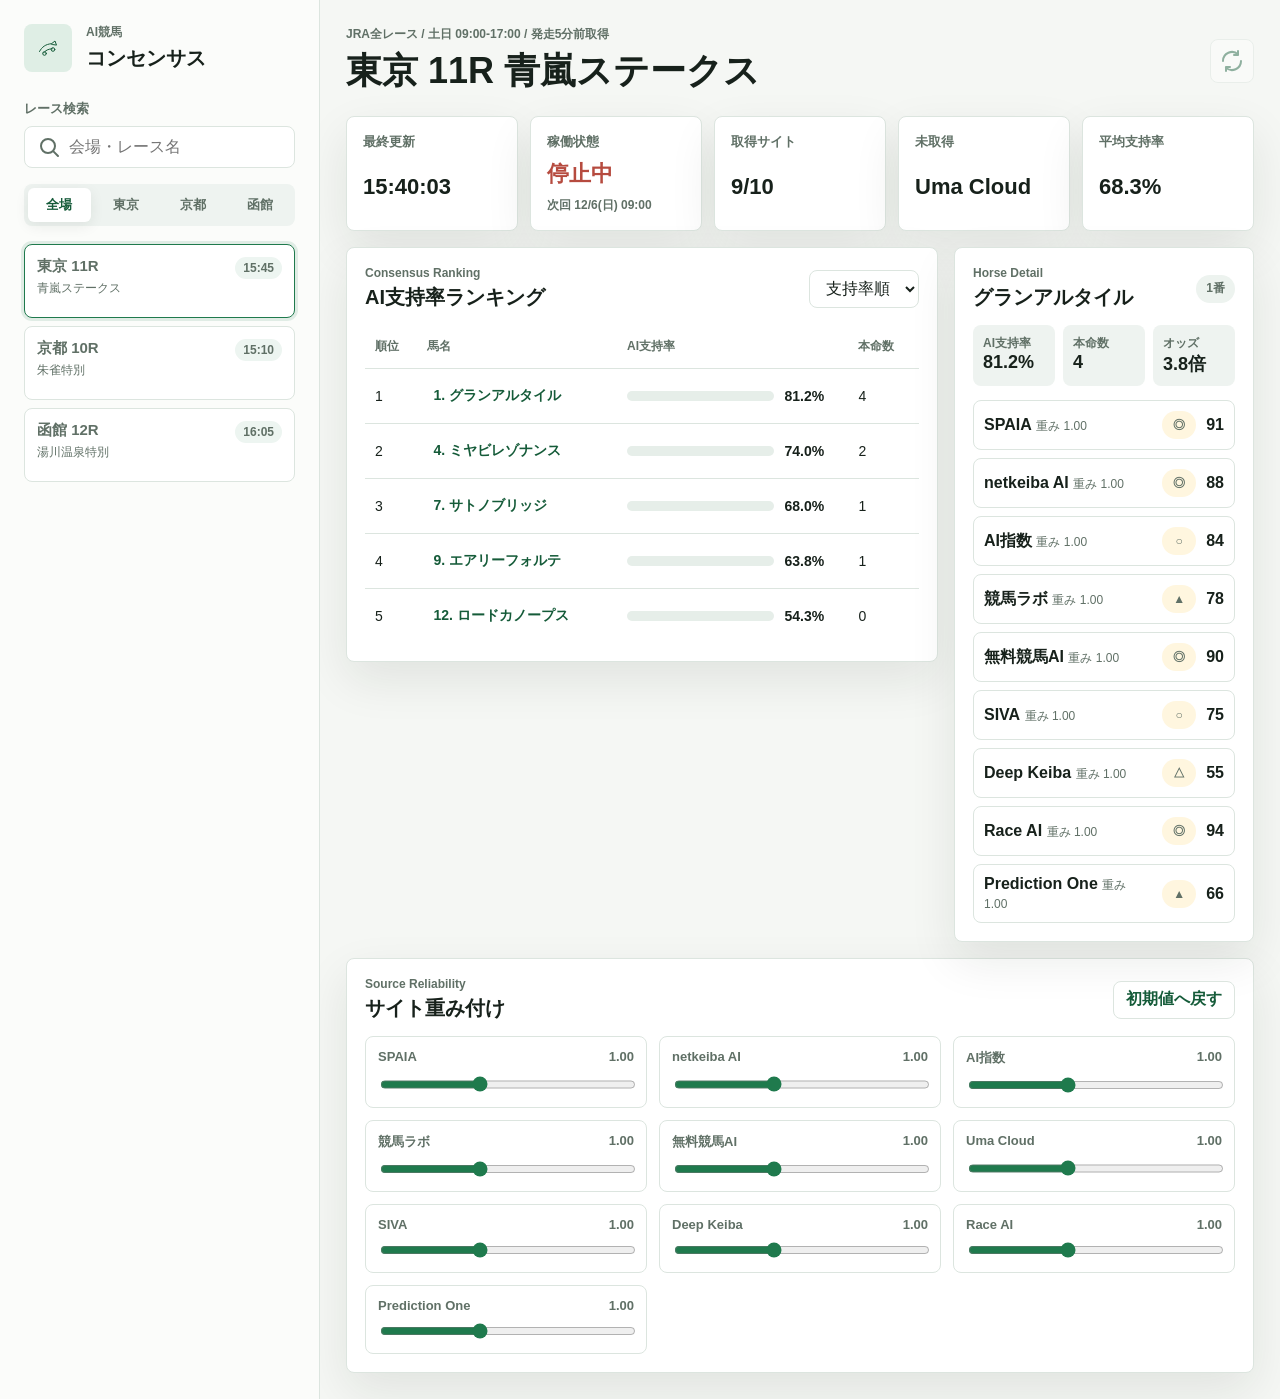
==== commit 5a3a6742: "Recreate clean index file" ====
--- a/index.html
+++ b/index.html
@@ -147,152 +147,3 @@
     <script src="./app.js"></script>
   </body>
 </html>
-<!doctype html>
-<html lang="ja">
-  <head>
-    <meta charset="utf-8" />
-    <meta name="viewport" content="width=device-width, initial-scale=1" />
-    <title>AI競馬コンセンサス</title>
-    <link rel="stylesheet" href="./styles.css" />
-  </head>
-  <body>
-    <div class="app-shell">
-      <aside class="sidebar" aria-label="レース一覧">
-        <div class="brand">
-          <div class="brand-mark" aria-hidden="true">
-            <svg viewBox="0 0 48 48" role="img">
-              <path d="M7 31c4.9-9.4 12.6-14.6 23-15.5" />
-              <path d="M15 34c4-5.4 9.8-8.2 17.5-8.5" />
-              <path d="M31 15.5l7-5.5 3 8.2-7.7-1.1z" />
-              <circle cx="17" cy="35" r="3.6" />
-              <circle cx="34" cy="27" r="3.6" />
-            </svg>
-          </div>
-          <div>
-            <p>AI競馬</p>
-            <h1>コンセンサス</h1>
-          </div>
-        </div>
-
-        <div class="field">
-          <label for="raceSearch">レース検索</label>
-          <div class="input-wrap">
-            <svg aria-hidden="true" viewBox="0 0 24 24">
-              <path d="m21 21-4.35-4.35" />
-              <circle cx="11" cy="11" r="7" />
-            </svg>
-            <input id="raceSearch" type="search" placeholder="会場・レース名" />
-          </div>
-        </div>
-
-        <div class="venue-tabs" role="tablist" aria-label="会場フィルター">
-          <button class="active" data-venue="all" type="button">全場</button>
-          <button data-venue="tokyo" type="button">東京</button>
-          <button data-venue="kyoto" type="button">京都</button>
-          <button data-venue="hakodate" type="button">函館</button>
-        </div>
-
-        <div id="raceList" class="race-list"></div>
-      </aside>
-
-      <main class="workspace">
-        <header class="topbar">
-          <div>
-            <p class="eyebrow">JRA全レース / 土日 09:00-17:00 / 発走5分前取得</p>
-            <h2 id="raceTitle">読み込み中</h2>
-          </div>
-          <div class="topbar-actions">
-            <button id="refreshButton" class="icon-button" type="button" aria-label="取得を更新">
-              <svg aria-hidden="true" viewBox="0 0 24 24">
-                <path d="M21 12a9 9 0 0 1-15.1 6.62" />
-                <path d="M3 12A9 9 0 0 1 18.1 5.38" />
-                <path d="M18 2v4h-4" />
-                <path d="M6 22v-4h4" />
-              </svg>
-            </button>
-          </div>
-        </header>
-
-        <section class="status-grid" aria-label="取得状況">
-          <div class="metric">
-            <span>最終更新</span>
-            <strong id="updatedAt">--:--:--</strong>
-          </div>
-          <div class="metric">
-            <span>稼働状態</span>
-            <strong id="operationStatus">判定中</strong>
-            <small id="operationWindow">土日 09:00-17:00</small>
-          </div>
-          <div class="metric">
-            <span>取得サイト</span>
-            <strong id="siteCount">0/0</strong>
-          </div>
-          <div class="metric">
-            <span>未取得</span>
-            <strong id="missingSites">なし</strong>
-          </div>
-          <div class="metric">
-            <span>平均支持率</span>
-            <strong id="averageSupport">0.0%</strong>
-          </div>
-        </section>
-
-        <section class="content-grid">
-          <div class="ranking-panel">
-            <div class="panel-heading">
-              <div>
-                <p class="eyebrow">Consensus Ranking</p>
-                <h3>AI支持率ランキング</h3>
-              </div>
-              <select id="sortSelect" aria-label="並び替え">
-                <option value="support">支持率順</option>
-                <option value="odds">オッズ順</option>
-                <option value="gap">乖離順</option>
-              </select>
-            </div>
-            <div class="table-wrap">
-              <table>
-                <thead>
-                  <tr>
-                    <th>順位</th>
-                    <th>馬名</th>
-                    <th>AI支持率</th>
-                    <th>本命数</th>
-                    <th>オッズ</th>
-                    <th>人気乖離</th>
-                  </tr>
-                </thead>
-                <tbody id="rankingRows"></tbody>
-              </table>
-            </div>
-          </div>
-
-          <aside class="detail-panel" aria-label="馬詳細">
-            <div class="panel-heading">
-              <div>
-                <p class="eyebrow">Horse Detail</p>
-                <h3 id="horseName">馬を選択</h3>
-              </div>
-              <span id="horseNumber" class="number-badge">--</span>
-            </div>
-            <div id="horseSummary" class="horse-summary"></div>
-            <div class="site-votes" id="siteVotes"></div>
-          </aside>
-        </section>
-
-        <section class="weights-panel">
-          <div class="panel-heading">
-            <div>
-              <p class="eyebrow">Source Reliability</p>
-              <h3>サイト重み付け</h3>
-            </div>
-            <button id="resetWeights" class="text-button" type="button">初期値へ戻す</button>
-          </div>
-          <div id="weightControls" class="weight-grid"></div>
-        </section>
-      </main>
-    </div>
-
-    <script src="./app.js"></script>
-  </body>
-</html>
